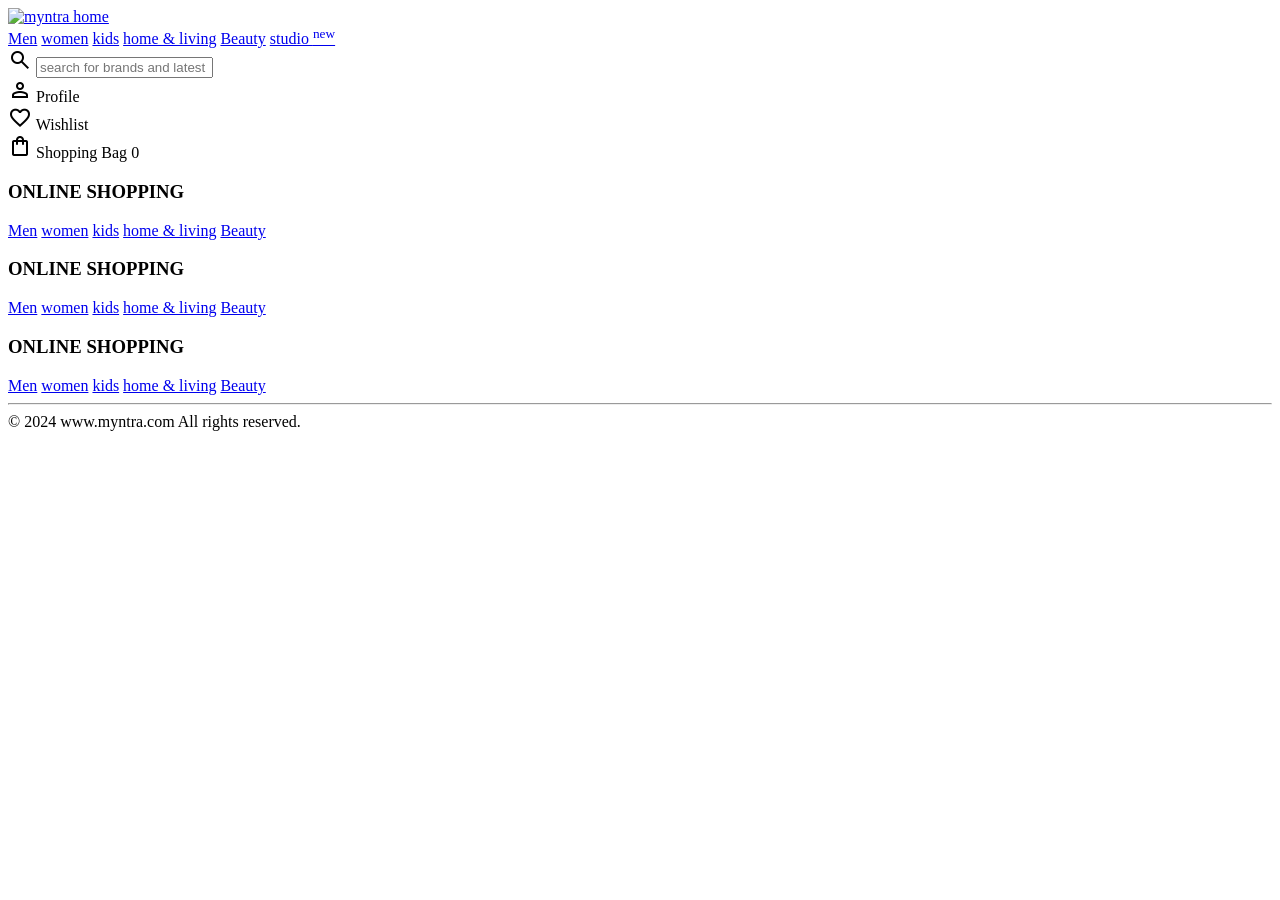
==== index.html @ a77d06fe "Add files via upload" ====
<!DOCTYPE html>
<html lang="en">
<head>
  <link rel="stylesheet" href="https://fonts.googleapis.com/css2?family=Material+Symbols+Outlined:opsz,wght,FILL,GRAD@24,400,0,0&icon"/>
  <title>Myntra</title>
  <link rel="stylesheet" href="index.css">
</head>
<body>

  <header>

    <div class="logo_container"> 
      <a href="#"><img src="myntra_logo.png" class="myntra_home" alt="myntra home"></a>
    </div>

    <nav class="nav_bar">
      <a href="#">Men</a>
      <a href="#">women</a>
      <a href="#">kids</a>
      <a href="#">home & living</a>
      <a href="#">Beauty</a>
      <a href="#">studio <sup>new</sup></a>
    </nav>

    <div class="search_bar"><span class="material-symbols-outlined search_icon"> search</span>
      <input class="search_input" placeholder="search for brands and latest products">
    </div>
    

    <div class="action_bar">
      <div class="action_container">
        <span class="material-symbols-outlined shop">person</span>
        <span class="action_name">Profile</span>
      </div>
      
      <div class="action_container">
        <span class="material-symbols-outlined shop">
          favorite
          </span>        
        <span class="action_name">Wishlist</span>
      </div>

      <div class="action_container" id="shopping-bag">
          <span class="material-symbols-outlined shop">
            shopping_bag
            </span>         
          <span class="action_name">Shopping Bag</span>
          <span class="bag-item-count">0</span>
      </div>

    </div>

  </header>

  <main>
    <div class="items-container">
    </div>
  </main>


  <footer>

    <div class="footer_container">


      <div class="footer_column">
        <h3>ONLINE SHOPPING</h3>
        <a href="#">Men</a>
        <a href="#">women</a>
        <a href="#">kids</a>
        <a href="#">home & living</a>
        <a href="#">Beauty</a>
      </div>

      <div class="footer_column">
        <h3>ONLINE SHOPPING</h3>
        <a href="#">Men</a>
        <a href="#">women</a>
        <a href="#">kids</a>
        <a href="#">home & living</a>
        <a href="#">Beauty</a>
      </div>

      <div class="footer_column">
        <h3>ONLINE SHOPPING</h3>
        <a href="#">Men</a>
        <a href="#">women</a>
        <a href="#">kids</a>
        <a href="#">home & living</a>
        <a href="#">Beauty</a>


      </div>


    </div><hr>

    <div class="copyright">
      &COPY; 2024 www.myntra.com All rights reserved.
    </div>



  </footer>

  <script src="index.js">

  </script>
  
</body>

</html>
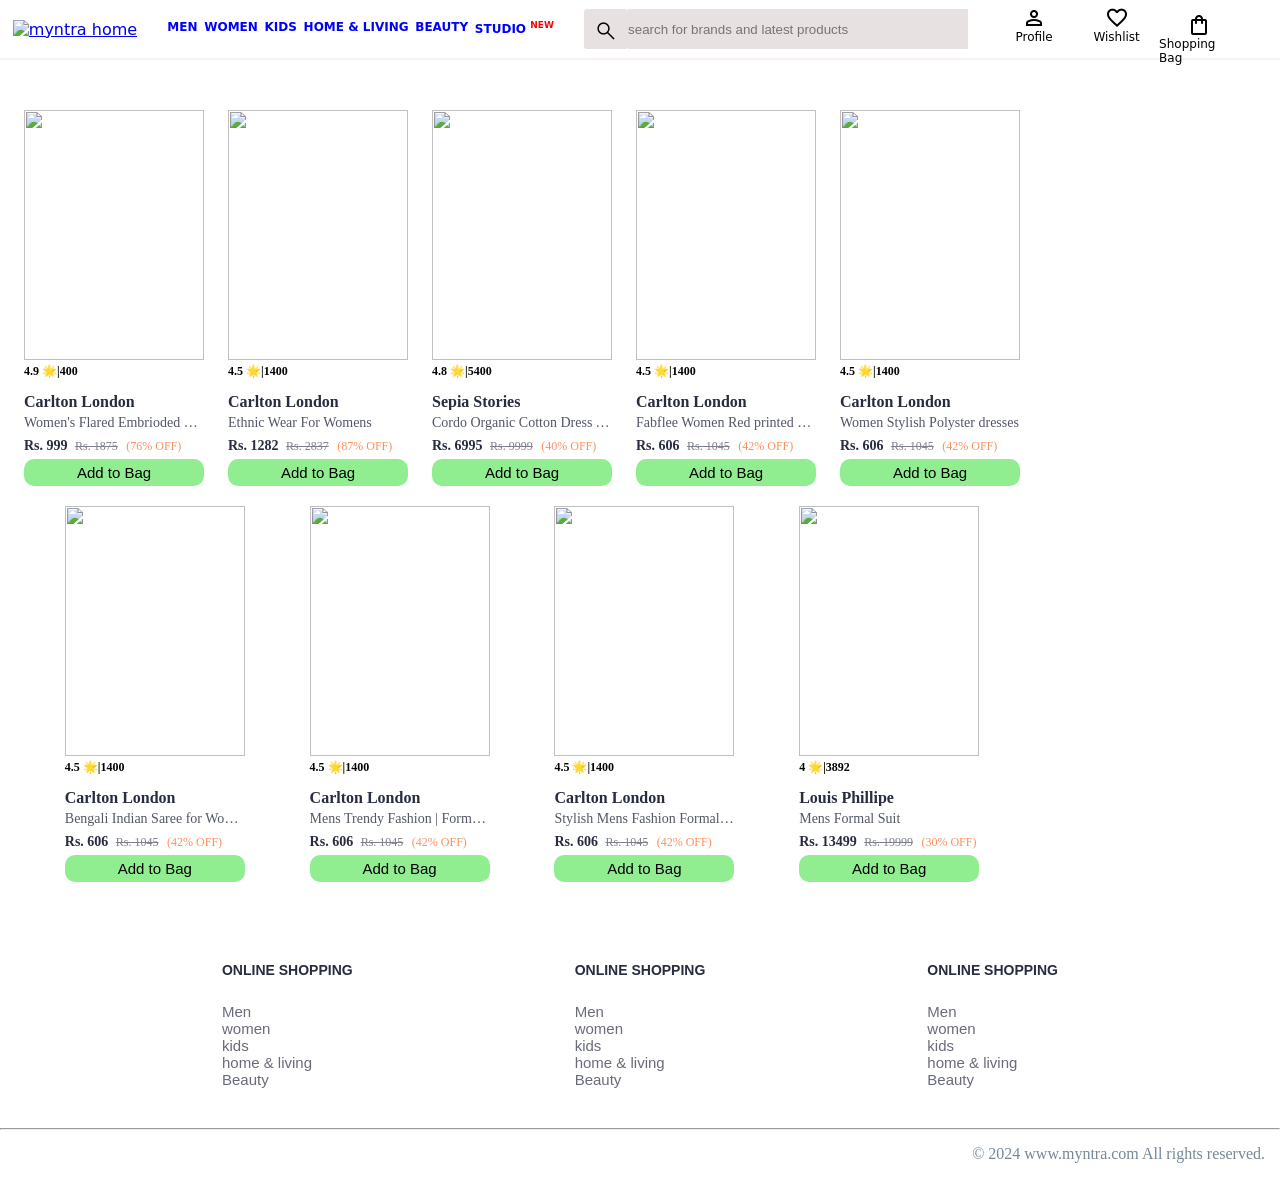
==== commit f9547fc2: "added myntra logo" ====
--- a/index.html
+++ b/index.html
@@ -10,7 +10,7 @@
   <header>
 
     <div class="logo_container"> 
-      <a href="#"><img src="myntra_logo.png" class="myntra_home" alt="myntra home"></a>
+      <a href="#"><img src="https://aartisto.com/wp-content/uploads/2020/11/myntra-1200x900.png" class="myntra_home" alt="myntra home"></a>
     </div>
 
     <nav class="nav_bar">
--- a/index.css
+++ b/index.css
@@ -0,0 +1,305 @@
+*{
+  margin: 0;
+  padding: 0;
+  box-sizing: border-box;  
+}
+
+header {
+  font-family: system-ui, -apple-system, BlinkMacSystemFont, 'Segoe UI', Roboto, Oxygen, Ubuntu, Cantarell, 'Open Sans', 'Helvetica Neue', sans-serif;
+
+  display: flex;
+  height: 60px;
+  background-color:white;
+  justify-content: space-between;
+  align-items: center;
+  border-bottom: 2px solid  #f6f2f2;  
+}
+
+.myntra_home {
+  height: 36px;
+}
+
+.logo_container {
+  margin-left: 1%;
+}
+
+.action_bar {
+  margin-right: 3%;
+}
+
+.nav_bar {
+  display: flex;
+  min-width: 400px;
+  justify-content: space-evenly;
+}
+
+.nav_bar a {
+  font-size: 12px;
+  letter-spacing: 1.5x;
+  color: blue;
+  text-decoration: none;
+  font-weight: 800;
+  text-transform: uppercase;
+  border-bottom: 3px solid white;
+  padding: 19px 0;
+
+}
+.nav_bar a:hover {
+  border-bottom: 3px solid #f54e77;
+}
+
+.nav_bar a sup {
+  color: red;
+  font-size: 9px;
+}
+
+.search_input {
+  height: 40px;
+  width: 300px;
+  background-color:rgb(231, 225, 225) ;
+  flex-grow: 1;
+  border: 0;
+}
+
+.search_bar {
+  display: flex;
+  align-items: center;  
+  height: 30px;
+  min-width: 200px;
+  width: 30%;
+}
+
+.search_icon {
+  box-sizing: content-box;
+  padding: 10px;
+  height:20px;
+  background-color:rgb(231, 225, 225) ;
+  border-radius: 3px;
+  font-weight:300 ;
+}
+
+.action_bar{
+  display: flex;
+  justify-content: space-evenly;
+  min-width: 250px;
+  font-size: 12px;
+}
+
+#shopping-bag{
+  margin-top: 8px;
+}
+
+.action_container{
+  display: flex;
+  flex-direction: column;
+  align-items: center ;  
+  height: 40px;
+  width: 80px;
+  justify-content: space-evenly;
+}
+
+/* Main section*/
+.banner_container {
+  margin: 20px 0px;
+}
+
+.banner {
+  width: 100%;
+}
+
+.category_heading {
+  font-family:'Franklin Gothic Medium', 'Arial Narrow', Arial, sans-serif;
+  color: #3e4152;
+  text-transform: uppercase;
+  letter-spacing: 0.15em;
+  font-size: 1.8em;
+  margin: 50px 0 10px 30px;
+  max-height: 5em;
+  font-weight: 700;
+}
+
+.category_items,.items-container{
+  
+  margin: 10px;
+  display: flex;
+  flex-wrap: wrap;
+  justify-content: space-evenly;
+}
+
+.sale {
+  height: 300px;
+  padding: 8px;
+  width: 230px;
+}
+
+
+.product_price {
+  margin-left: 10px;
+  box-sizing: content-box;
+  width: 100%;
+  height: auto;
+}
+
+.naming{
+  /*name of product to stay with in the image*/
+  height:auto ;
+  width: 220px;
+}
+
+
+.footer_container {
+  
+  padding: 30px 0px 40px 0px;
+  display: flex;
+  justify-content: space-evenly;
+  font-family:'Lucida Sans', 'Lucida Sans Regular', 'Lucida Grande', 'Lucida Sans Unicode', Geneva, Verdana, sans-serif;
+  
+}
+
+.footer_column h3 {
+  color: #282c3f;
+  font-size: 14px;
+  margin-bottom: 25px;
+  font-weight: bold;
+  font-weight: 900;
+}
+
+
+.footer_column {
+  display: flex;
+  flex-direction: column;
+}
+
+.footer_column a {
+  text-decoration: none;
+  color: #696b79;
+  font-size: 15px;
+}
+  
+  .copyright{
+    padding: 15px;
+    text-align: end;
+    color: lightslategray ;
+  }
+
+
+  .items-container{
+    width: 80%;
+    margin: 40px 10px;
+  }
+
+  .item-container{
+    width: 180px;
+    margin: 10px;
+
+  }
+
+  .image-container{
+    height: 250px;
+    width: 100%;
+
+  }
+
+  .rating{
+    font-size: 12px;
+    font-weight:700 ;
+
+  }
+
+  .company-name{
+    font-size: 16px;
+    font-weight:700 ;
+    line-height: 1;
+    color: #282c3f;
+    margin-bottom: 6px;
+    overflow: hidden;
+    text-overflow: ellipsis;
+    white-space: nowrap;
+    margin-top: 15px;
+
+  }
+
+  .item-name{
+
+    color: #535766;
+    font-size: 14px;
+    line-height: 1;
+    margin-top: 0;
+    margin-bottom: 0;
+    overflow: hidden;
+    text-overflow: ellipsis;
+    white-space: nowrap;
+    font-weight: 400;
+    display: block;
+
+  }
+
+  .price{
+    margin-top: 8px;
+    font-size: 14px;
+    line-height: 15px;
+    color: #282c3f;
+    white-space: nowrap;
+
+
+  }
+
+  .curent-price{
+
+    font-size: 14px;
+    font-weight:700 ;
+    color: #282c3f;
+  }
+
+  .original-price{
+    text-decoration: line-through;
+    color: #7e818c;
+    font-weight:400;
+    margin-left: 4px;
+    font-size: 12px;
+
+  }
+
+  .discount{
+    color: #ff905a;
+    font-weight: 400;
+    font-size: 12px;
+    margin-left: 5px;
+
+  }
+
+  .add-to-bag {
+    background-color: lightgreen;
+    border: none;
+    padding: 5px 15px;
+    border-radius: 10px;
+    width: 100%;
+    margin-top: 5px;
+    font-size: 15px;
+    cursor: pointer;
+  }
+
+  .bag-item-count{
+    background-color: #f16565;
+    white-space: nowrap;
+    text-align: center;
+    line-height: 18px;
+    padding: 0px 6px;
+    height: 18px;
+    position: relative;
+    border-radius: 50%;
+    font-size: 12px;
+    color:#fff;
+    left:13px;
+    top:-44px;
+    font-weight: 700;
+    cursor: pointer;
+  }
+
+  .action_container{
+    text-decoration: none;
+
+  }
+  a.action_container:link{
+    color: black;
+  }
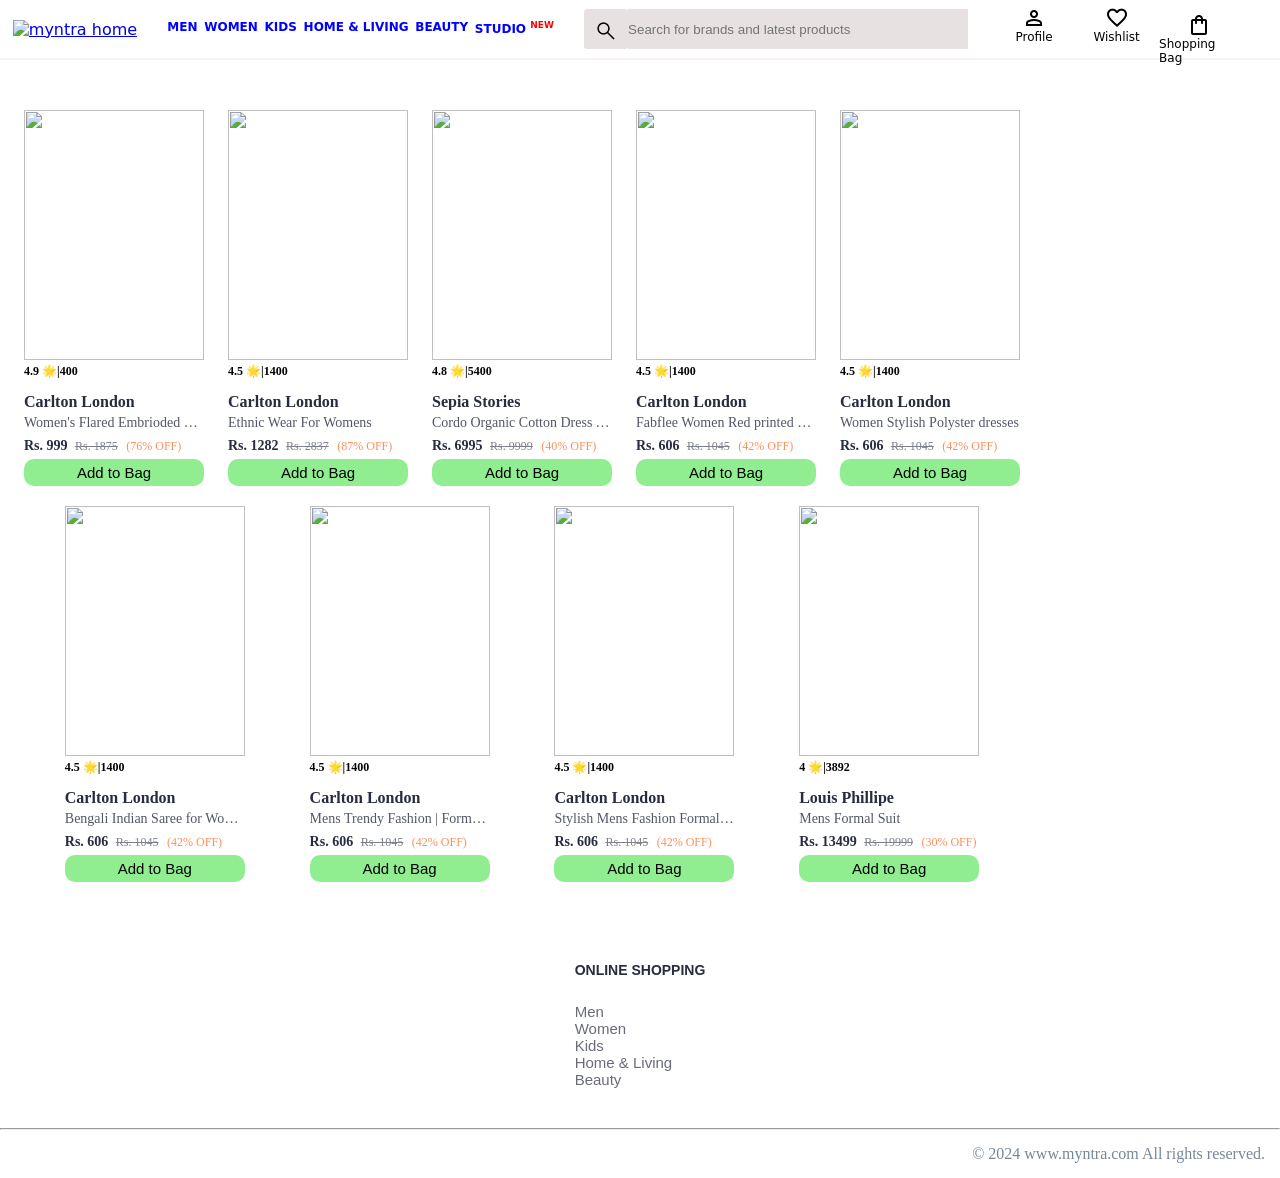
==== commit 1e07626d: "Update index.html" ====
--- a/index.html
+++ b/index.html
@@ -8,105 +8,71 @@
 <body>
 
   <header>
-
     <div class="logo_container"> 
-      <a href="#"><img src="https://aartisto.com/wp-content/uploads/2020/11/myntra-1200x900.png" class="myntra_home" alt="myntra home"></a>
+      <a href="#"><img src="myntra_logo.png" class="myntra_home" alt="myntra home"></a>
     </div>
 
     <nav class="nav_bar">
       <a href="#">Men</a>
-      <a href="#">women</a>
-      <a href="#">kids</a>
-      <a href="#">home & living</a>
+      <a href="#">Women</a>
+      <a href="#">Kids</a>
+      <a href="#">Home & Living</a>
       <a href="#">Beauty</a>
-      <a href="#">studio <sup>new</sup></a>
+      <a href="#">Studio <sup>New</sup></a>
     </nav>
 
-    <div class="search_bar"><span class="material-symbols-outlined search_icon"> search</span>
-      <input class="search_input" placeholder="search for brands and latest products">
+    <div class="search_bar">
+      <span class="material-symbols-outlined search_icon">search</span>
+      <input class="search_input" placeholder="Search for brands and latest products">
     </div>
     
-
     <div class="action_bar">
-      <div class="action_container">
+      <div class="action_container profile_container">
         <span class="material-symbols-outlined shop">person</span>
         <span class="action_name">Profile</span>
+        <div class="profile_dropdown">
+          <p>Welcome</p>
+          <button class="login_btn" onclick="openLoginPage()">LOGIN / SIGNUP</button>
+          <a href="#">Orders</a>
+          <a href="#">Wishlist</a>
+          <a href="#">Gift Cards</a>
+          <a href="#">Contact Us</a>
+          <a href="#">Myntra Insider <span class="new">New</span></a>
+        </div>
       </div>
       
       <div class="action_container">
-        <span class="material-symbols-outlined shop">
-          favorite
-          </span>        
+        <span class="material-symbols-outlined shop">favorite</span>
         <span class="action_name">Wishlist</span>
       </div>
 
       <div class="action_container" id="shopping-bag">
-          <span class="material-symbols-outlined shop">
-            shopping_bag
-            </span>         
-          <span class="action_name">Shopping Bag</span>
-          <span class="bag-item-count">0</span>
+        <span class="material-symbols-outlined shop">shopping_bag</span>
+        <span class="action_name">Shopping Bag</span>
+        <span class="bag-item-count">0</span>
       </div>
-
     </div>
-
   </header>
 
   <main>
-    <div class="items-container">
-    </div>
+    <div class="items-container"></div>
   </main>
 
-
   <footer>
-
     <div class="footer_container">
-
-
       <div class="footer_column">
         <h3>ONLINE SHOPPING</h3>
         <a href="#">Men</a>
-        <a href="#">women</a>
-        <a href="#">kids</a>
-        <a href="#">home & living</a>
+        <a href="#">Women</a>
+        <a href="#">Kids</a>
+        <a href="#">Home & Living</a>
         <a href="#">Beauty</a>
       </div>
-
-      <div class="footer_column">
-        <h3>ONLINE SHOPPING</h3>
-        <a href="#">Men</a>
-        <a href="#">women</a>
-        <a href="#">kids</a>
-        <a href="#">home & living</a>
-        <a href="#">Beauty</a>
-      </div>
-
-      <div class="footer_column">
-        <h3>ONLINE SHOPPING</h3>
-        <a href="#">Men</a>
-        <a href="#">women</a>
-        <a href="#">kids</a>
-        <a href="#">home & living</a>
-        <a href="#">Beauty</a>
-
-
-      </div>
-
-
-    </div><hr>
-
-    <div class="copyright">
-      &COPY; 2024 www.myntra.com All rights reserved.
     </div>
-
-
-
+    <hr>
+    <div class="copyright">&COPY; 2024 www.myntra.com All rights reserved.</div>
   </footer>
 
-  <script src="index.js">
-
-  </script>
-  
+  <script src="index.js"></script>
 </body>
-
-</html>+</html>
--- a/index.css
+++ b/index.css
@@ -302,4 +302,55 @@
   }
   a.action_container:link{
     color: black;
-  }+  }
+
+/** shopping bag **/
+.profile_container {
+  position: relative;
+  text-align: center;
+  cursor: pointer;
+}
+.profile_container:hover .profile_dropdown {
+  display: block;
+}
+.profile_dropdown {
+  position: absolute;
+  top: 40px;
+  left: -20px;
+  background: white;
+  border-radius: 10px;
+  box-shadow: 0 4px 10px rgba(0, 0, 0, 0.1);
+  width: 220px;
+  display: none;
+  padding: 15px;
+  text-align: left;
+}
+.profile_dropdown p {
+  font-size: 16px;
+  font-weight: bold;
+  margin-bottom: 10px;
+}
+.login_btn {
+  background-color: #ff3f6c;
+  color: white;
+  padding: 10px;
+  width: 100%;
+  border: none;
+  border-radius: 5px;
+  cursor: pointer;
+  font-size: 14px;
+  font-weight: bold;
+}
+.profile_dropdown a {
+  display: block;
+  padding: 8px 0;
+  color: black;
+  text-decoration: none;
+  font-size: 14px;
+  transition: background 0.3s;
+}
+.profile_dropdown a:hover {
+  background: #f5f5f5;
+  border-radius: 5px;
+  padding-left: 10px;
+}
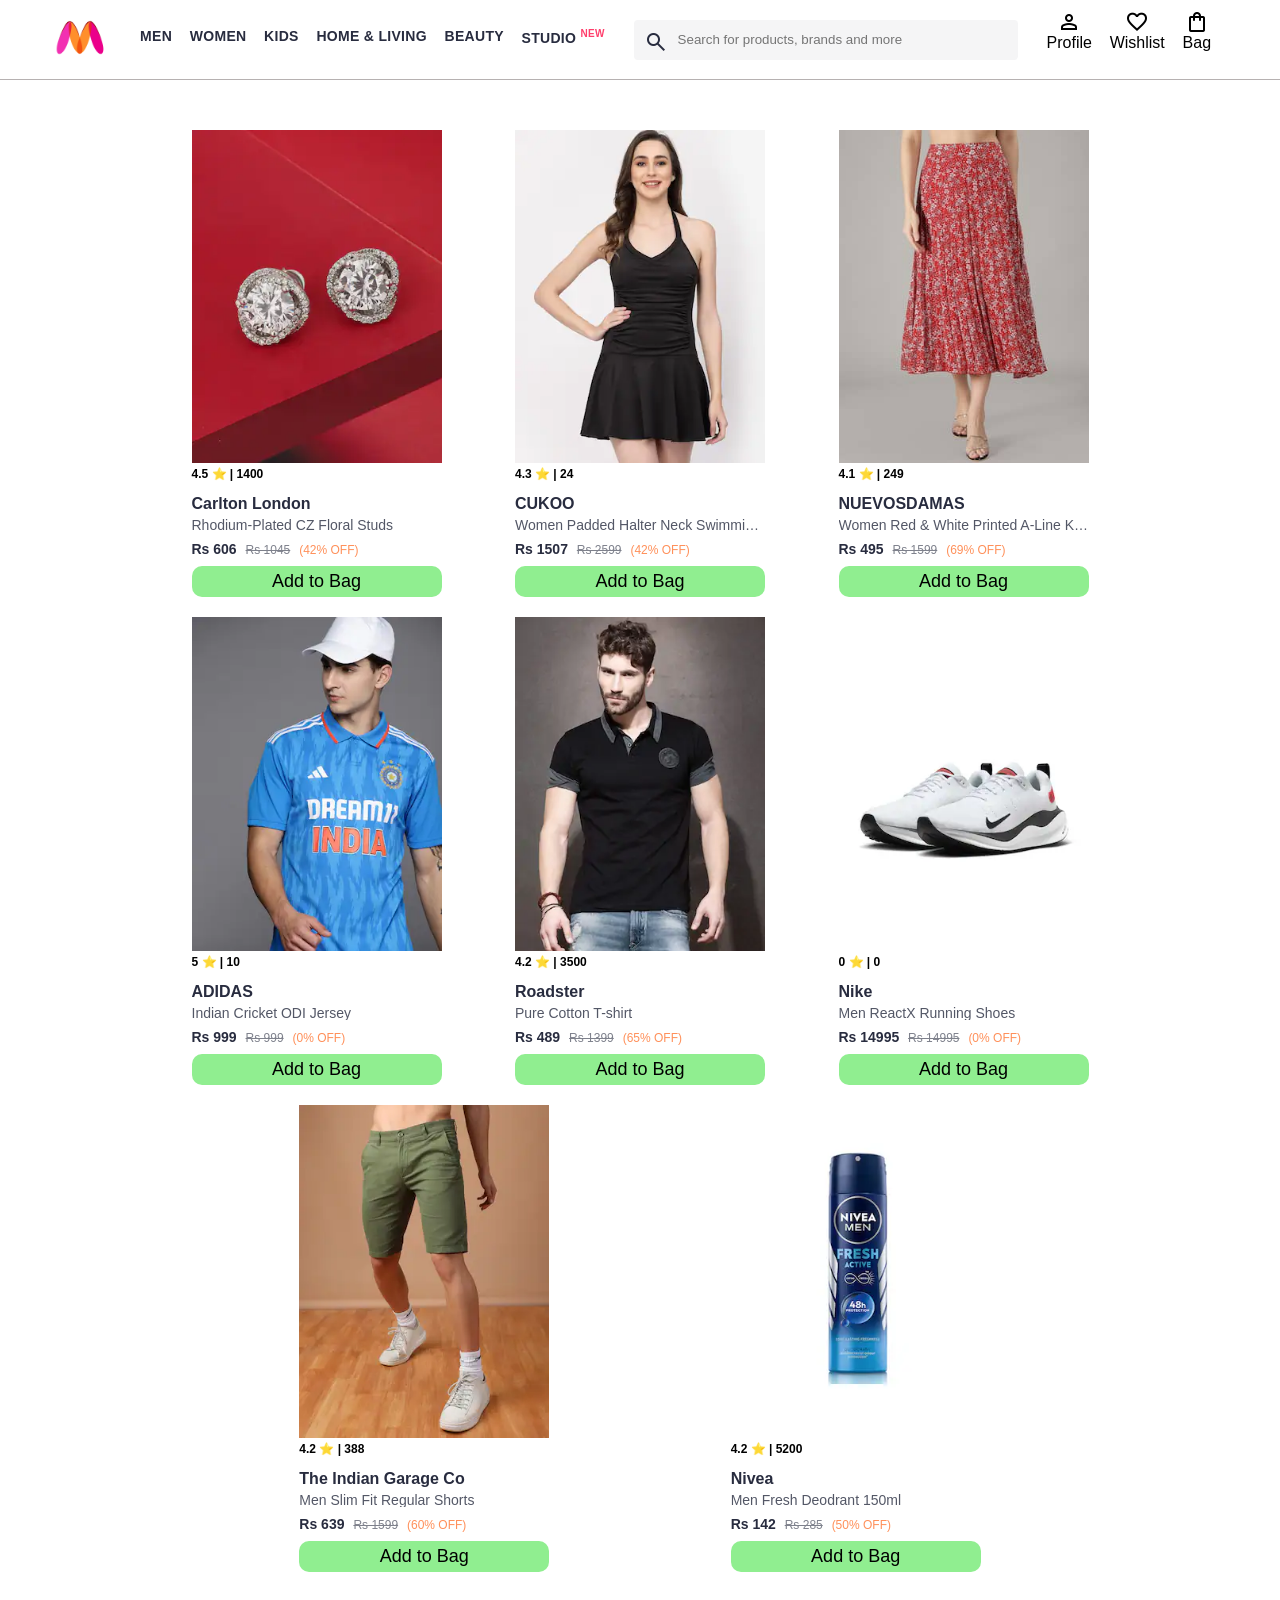
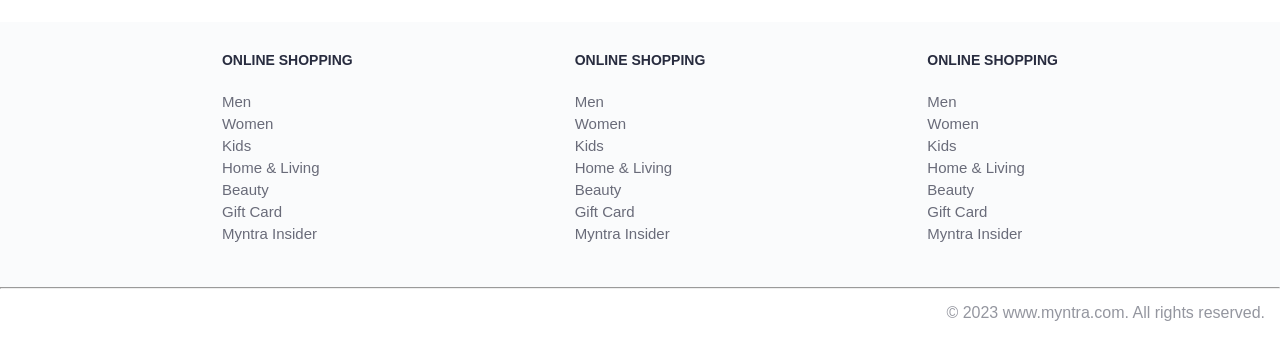
==== commit 17ed6180: "Initial commit" ====
--- a/index.html
+++ b/index.html
@@ -1,78 +1,94 @@
-<!DOCTYPE html>
-<html lang="en">
-<head>
-  <link rel="stylesheet" href="https://fonts.googleapis.com/css2?family=Material+Symbols+Outlined:opsz,wght,FILL,GRAD@24,400,0,0&icon"/>
-  <title>Myntra</title>
-  <link rel="stylesheet" href="index.css">
-</head>
-<body>
-
-  <header>
-    <div class="logo_container"> 
-      <a href="#"><img src="myntra_logo.png" class="myntra_home" alt="myntra home"></a>
-    </div>
-
-    <nav class="nav_bar">
-      <a href="#">Men</a>
-      <a href="#">Women</a>
-      <a href="#">Kids</a>
-      <a href="#">Home & Living</a>
-      <a href="#">Beauty</a>
-      <a href="#">Studio <sup>New</sup></a>
-    </nav>
-
-    <div class="search_bar">
-      <span class="material-symbols-outlined search_icon">search</span>
-      <input class="search_input" placeholder="Search for brands and latest products">
-    </div>
-    
-    <div class="action_bar">
-      <div class="action_container profile_container">
-        <span class="material-symbols-outlined shop">person</span>
-        <span class="action_name">Profile</span>
-        <div class="profile_dropdown">
-          <p>Welcome</p>
-          <button class="login_btn" onclick="openLoginPage()">LOGIN / SIGNUP</button>
-          <a href="#">Orders</a>
-          <a href="#">Wishlist</a>
-          <a href="#">Gift Cards</a>
-          <a href="#">Contact Us</a>
-          <a href="#">Myntra Insider <span class="new">New</span></a>
-        </div>
-      </div>
-      
-      <div class="action_container">
-        <span class="material-symbols-outlined shop">favorite</span>
-        <span class="action_name">Wishlist</span>
-      </div>
-
-      <div class="action_container" id="shopping-bag">
-        <span class="material-symbols-outlined shop">shopping_bag</span>
-        <span class="action_name">Shopping Bag</span>
-        <span class="bag-item-count">0</span>
-      </div>
-    </div>
-  </header>
-
-  <main>
-    <div class="items-container"></div>
-  </main>
-
-  <footer>
-    <div class="footer_container">
-      <div class="footer_column">
-        <h3>ONLINE SHOPPING</h3>
-        <a href="#">Men</a>
-        <a href="#">Women</a>
-        <a href="#">Kids</a>
-        <a href="#">Home & Living</a>
-        <a href="#">Beauty</a>
-      </div>
-    </div>
-    <hr>
-    <div class="copyright">&COPY; 2024 www.myntra.com All rights reserved.</div>
-  </footer>
-
-  <script src="index.js"></script>
-</body>
-</html>
+<!DOCTYPE html>
+<html lang="en">
+<head>
+    <title>Myntra Functional Clone</title>
+    <link rel="stylesheet" href="css/index.css">
+    <link rel="stylesheet" href="https://fonts.googleapis.com/css2?family=Material+Symbols+Outlined:opsz,wght,FILL,GRAD@20..48,100..700,0..1,-50..200" />
+</head>
+<body>
+    <header>
+        <div class="logo_container">
+            <a href="#"><img class="myntra_home" src="images/myntra_logo.webp" alt="Myntra Home"></a>
+        </div>
+        <nav class="nav_bar">
+            <a href="#">Men</a>
+            <a href="#">Women</a>
+            <a href="#">Kids</a>
+            <a href="#">Home & Living</a>
+            <a href="#">Beauty</a>
+            <a href="#">Studio <sup>New</sup></a>
+        </nav>
+        <div class="search_bar">
+            <span class="material-symbols-outlined search_icon">search</span>
+            <input class="search_input" placeholder="Search for products, brands and more">
+        </div>
+        <div class="action_bar">
+            <div class="action_container">
+                <span class="material-symbols-outlined action_icon">person</span>
+                <span class="action_name">Profile</span>
+            </div>
+
+            <div class="action_container">
+                <span class="material-symbols-outlined action_icon">favorite</span>
+                <span class="action_name">Wishlist</span>
+            </div>
+
+            <a class="action_container" href="pages/bag.html">
+                <span class="material-symbols-outlined action_icon">shopping_bag</span>
+                <span class="action_name">Bag</span>
+                <span class="bag-item-count">0</span>
+            </a>
+        </div>
+    </header>
+    <main>
+        <div class="items-container">
+        </div>
+    </main>
+    <footer>
+        <div class="footer_container">
+            <div class="footer_column">
+                <h3>ONLINE SHOPPING</h3>
+
+                <a href="#">Men</a>
+                <a href="#">Women</a>
+                <a href="#">Kids</a>
+                <a href="#">Home & Living</a>
+                <a href="#">Beauty</a>
+                <a href="#">Gift Card</a>
+                <a href="#">Myntra Insider</a>
+            </div>
+
+            <div class="footer_column">
+                <h3>ONLINE SHOPPING</h3>
+
+                <a href="#">Men</a>
+                <a href="#">Women</a>
+                <a href="#">Kids</a>
+                <a href="#">Home & Living</a>
+                <a href="#">Beauty</a>
+                <a href="#">Gift Card</a>
+                <a href="#">Myntra Insider</a>
+            </div>
+
+            <div class="footer_column">
+                <h3>ONLINE SHOPPING</h3>
+
+                <a href="#">Men</a>
+                <a href="#">Women</a>
+                <a href="#">Kids</a>
+                <a href="#">Home & Living</a>
+                <a href="#">Beauty</a>
+                <a href="#">Gift Card</a>
+                <a href="#">Myntra Insider</a>
+            </div>
+        </div>
+        <hr>
+
+        <div class="copyright">
+            © 2023 www.myntra.com. All rights reserved.
+        </div>
+    </footer>
+    <script src="data/items.js"></script>
+    <script src="scripts/index.js"></script>
+</body>
+</html>
--- a/css/index.css
+++ b/css/index.css
@@ -0,0 +1,329 @@
+/***************** Item Page CSS **************************/
+/*.action_container {
+    text-decoration: none;
+}
+a.action_container:link {
+    color:black;
+}
+.item-details {
+    cursor: pointer;
+    width: 250px;
+    margin: 10px;
+}
+.stars {
+    font-size: 12px;
+    font-weight: 700;
+    text-align: left;
+}
+.company {
+    font-size: 18px;
+    font-weight: 700;
+    line-height: 1;
+    color: #282c3f;
+    margin-bottom: 6px;
+    overflow: hidden;
+    text-overflow: ellipsis;
+    white-space: nowrap;
+    margin-top: 20px;
+}
+.item-name {
+    color: #535766;
+    font-size: 16px;
+    line-height: 1;
+    margin-bottom: 0;
+    margin-top: 0;
+    overflow: hidden;
+    text-overflow: ellipsis;
+    white-space: nowrap;
+    font-weight: 400;
+    display: block;
+}
+.price-container {
+    margin-top: 10px;
+}
+.current-price {
+    font-size: 14px;
+    font-weight: 700;
+    color: #282c3f;
+}
+.original-price {
+    text-decoration: line-through;
+    color: #7e818c;
+    font-weight: 400;
+    margin-left: 5px;
+    font-size: 12px;
+}
+.discount-percentage {
+    color: #ff905a;
+    font-weight: 400;
+    font-size: 12px;
+    margin-left: 5px;
+}
+.btn-bag {
+    background-color: lightgreen;
+    border: none;
+    padding: 5px 15px;
+    border-radius: 10px;
+    width: 100%;
+    margin-top: 7px;
+    font-size: 20px;
+    cursor: pointer;
+}
+.bag-items {
+    background-color: #f16565;
+    white-space: nowrap;
+    text-align: center;
+    line-height: 18px;
+    padding: 0 6px;
+    height: 18px;
+    position: relative;
+    border-radius: 50%;
+    font-size: 12px;
+    color: #fff;
+    left: 13px;
+    top: -44px;
+    font-weight: 700;
+    cursor: pointer;
+}*/
+
+* {
+    margin: 0;
+    padding: 0;
+    font-family: Assistant,-apple-system,BlinkMacSystemFont,Segoe UI,Roboto,Helvetica,Arial,sans-serif;
+    box-sizing: border-box;
+}
+header {
+    display: flex;
+    background-color: #ffffff;
+    height: 80px;
+    justify-content: space-between;
+    align-items: center;
+    border-bottom: 1px solid #b6b1b1;
+}
+.myntra_home {
+    height: 45px;
+}
+.logo_container {
+    margin-left: 4%;
+}
+.action_bar {
+    margin-right: 4%;
+}
+.nav_bar {
+    display: flex;
+    min-width: 500px;
+    justify-content: space-evenly;
+}
+.nav_bar a {
+    font-size: 14px;
+    letter-spacing: .3px;
+    color: #282c3f;
+    font-weight: 700;
+    text-transform: uppercase;
+    text-decoration: none;
+    padding: 28px 0;
+    border-bottom: 5px solid #ffffff;
+}
+.nav_bar a:hover {
+    border-bottom: 4px solid #f54e77;
+}
+
+.nav_bar a sup {
+    color: #ff3f6c;
+    font-size: 10px;
+}
+
+.search_bar {
+    height: 40px;
+    min-width: 200px;
+    width: 30%;
+    display: flex;
+    align-items: center;
+}
+.search_icon {
+    box-sizing: content-box;
+    height: 20px;
+    padding: 10px;
+
+    background-color: #f5f5f6;
+    color: #282c3f;
+    font-weight: 300;
+    border-radius: 4px 0 0 4px;
+}
+.search_input {
+    color: #696e79;
+    background-color: #f5f5f6;
+    flex-grow: 1;
+    height: 40px;
+    border: 0;
+    border-radius: 0 4px 4px 0;
+}
+
+.action_bar {
+    display: flex;
+    min-width: 200px;
+    justify-content: space-evenly;
+}
+
+.action_container {
+    display: flex;
+    flex-direction: column;
+    align-items: center;
+}
+
+/* Main section */
+.banner_container {
+    margin: 40px 0;
+}
+.banner_image {
+    width: 100%;
+}
+
+.category_heading {
+    text-transform: uppercase;
+    color: #3e4152;
+    letter-spacing: .15em;
+    font-size: 1.8em;
+    margin: 50px 0 10px 30px;
+    max-height: 5em;
+    font-weight: 700;
+}
+
+.category-items, .items-container {
+    width: 80%;
+    margin: 50px 10%;
+    display: flex;
+    flex-wrap: wrap;
+    justify-content: space-evenly;
+}
+
+.sale_item {
+    width: 250px;
+}
+
+.footer_container {
+    padding: 30px 0px 40px 0px;
+    background: #FAFBFC;
+    display: flex;
+    justify-content: space-evenly;
+}
+
+.footer_column {
+    display: flex;
+    flex-direction: column;
+}
+
+.footer_column h3 {
+    color: #282c3f;
+    font-size: 14px;
+    margin-bottom: 25px;
+}
+
+.footer_column a {
+    color: #696b79;
+    font-size: 15px;
+    text-decoration: none;
+    padding-bottom: 5px;
+}
+
+.copyright {
+    color: #94969f;
+    text-align: end;
+    padding: 15px;
+}
+
+.items-container {
+    width: 80%;
+    margin: 40px 10%;
+}
+.item-container {
+    width: 250px;
+    margin: 10px;
+}
+.item-image {
+    width: 100%;
+}
+.rating {
+    font-size: 12px;
+    font-weight: 700;
+}
+.company-name {
+    margin-top: 15px;
+    font-size: 16px;
+    font-weight: 700;
+    line-height: 1;
+    color: #282c3f;
+    margin-bottom: 6px;
+    overflow: hidden;
+    text-overflow: ellipsis;
+    white-space: nowrap;
+}
+.item-name {
+    color: #535766;
+    font-size: 14px;
+    line-height: 1;
+    margin-bottom: 0;
+    margin-top: 0;
+    overflow: hidden;
+    text-overflow: ellipsis;
+    white-space: nowrap;
+    font-weight: 400;
+    display: block;
+}
+.price {
+    margin-top: 10px;
+    font-size: 14px;
+    line-height: 15px;
+    color: #282c3f;
+    white-space: nowrap;
+}
+.current-price {
+    font-size: 14px;
+    font-weight: 700;
+    color: #282c3f;
+}
+.original-price {
+    text-decoration: line-through;
+    color: #7e818c;
+    font-weight: 400;
+    margin-left: 5px;
+    font-size: 12px;
+}
+.discount {
+    color: #ff905a;
+    font-weight: 400;
+    font-size: 12px;
+    margin-left: 5px;
+}
+.btn-add-bag {
+    margin-top: 8px;
+    font-size: 18px;
+    width: 100%;
+    background-color: lightgreen;
+    border: none;
+    padding: 5px 15px;
+    border-radius: 10px;
+    cursor: pointer;
+}
+.bag-item-count {
+    background-color: #f16565;
+    white-space: nowrap;
+    text-align: center;
+    line-height: 18px;
+    padding: 0 6px;
+    height: 18px;
+    position: relative;
+    border-radius: 50%;
+    font-size: 12px;
+    color: #fff;
+    left: 13px;
+    top: -44px;
+    font-weight: 700;
+    cursor: pointer;
+}
+.action_container {
+    text-decoration: none;
+}
+a.action_container:link {
+    color:black;
+}
